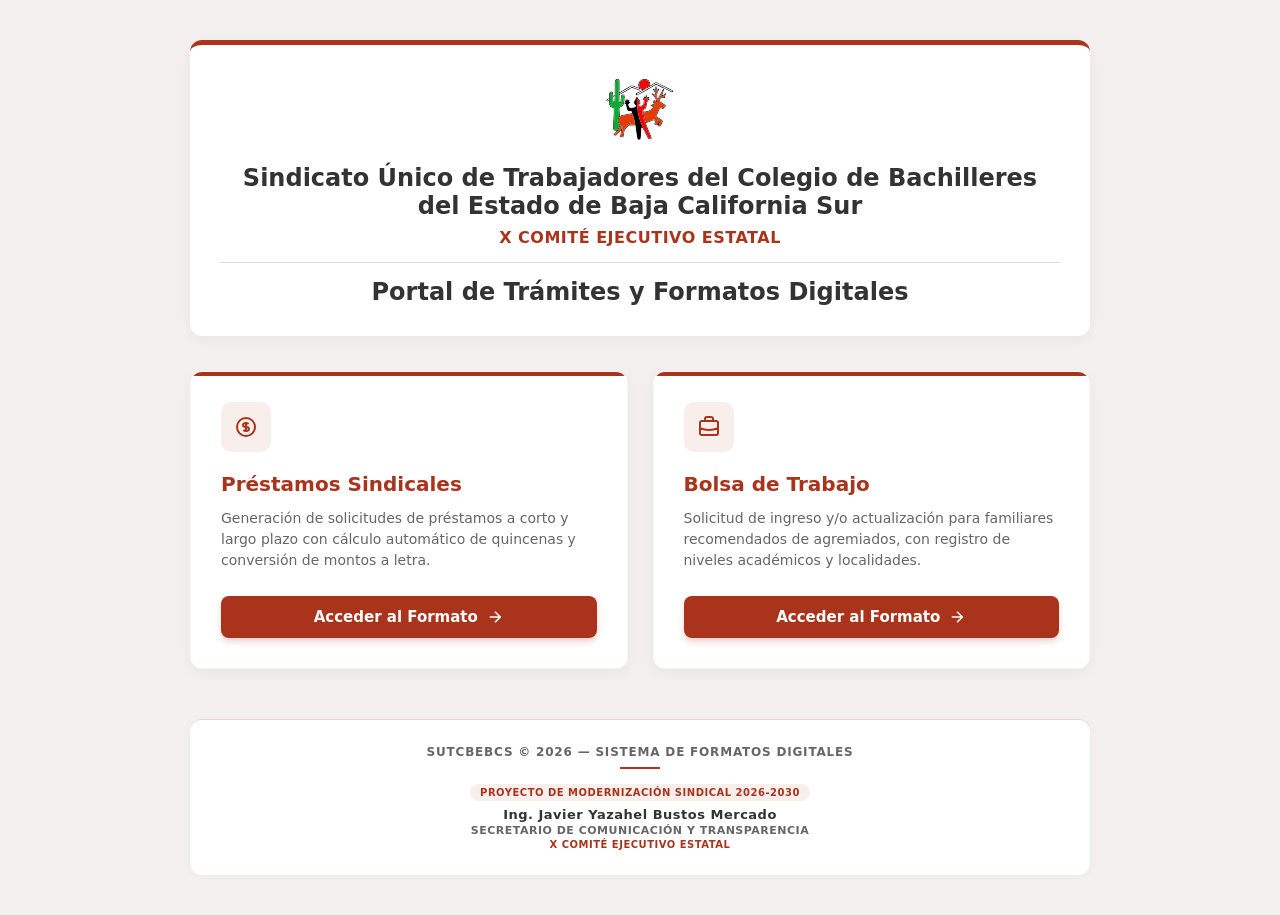
==== index.html @ fe814bf8 "Refactor index.html for improved layout and styling Updated the HTML structure and styles for the po" ====
<!DOCTYPE html>
<html lang="es">
<head>
    <meta charset="UTF-8">
    <meta name="viewport" content="width=device-width, initial-scale=1.0">
    <title>Portal de Trámites Sindicales - SUTCBEBCS</title>
<style>
        :root {
            --primary: #A9341B;
            --primary-dark: #822714;
            --primary-light: #c04f37;
            --bg-color: #f4f0ef;
            --surface: #ffffff;
            --text: #333333;
            --text-muted: #666666;
            --border: #dddddd;
        }

        * { box-sizing: border-box; }

        body {
            background-color: var(--bg-color);
            font-family: 'Segoe UI', system-ui, -apple-system, sans-serif;
            margin: 0;
            padding: 40px 20px;
            color: var(--text);
            display: flex;
            flex-direction: column;
            min-height: 100vh;
            justify-content: space-between;
            align-items: center;
        }

        .portal-container {
            width: 100%;
            max-width: 900px;
            margin: 0 auto;
        }

        /* Encabezado Institucional */
        .header-card {
            background: var(--surface);
            padding: 30px;
            border-radius: 12px;
            box-shadow: 0 4px 15px rgba(0,0,0,0.05);
            text-align: center;
            margin-bottom: 35px;
            position: relative;
            border-top: 5px solid var(--primary);
        }

        .logo-institucional {
            width: 70px;
            height: auto;
            margin-bottom: 15px;
        }

        .header-card h1 {
            font-size: 20px;
            margin: 0 0 8px 0;
            color: var(--text);
            font-weight: 700;
        }

        .header-card h2 {
            color: var(--primary);
            font-size: 15px;
            margin: 0 0 15px 0;
            font-weight: 600;
            text-transform: uppercase;
            letter-spacing: 0.5px;
        }

        .portal-title {
            font-size: 22px;
            font-weight: 700;
            color: var(--text);
            margin-top: 10px;
            padding-top: 15px;
            border-top: 1px solid var(--border);
        }

        /* Cuadrícula de Tarjetas de Acceso */
        .cards-grid {
            display: grid;
            grid-template-columns: repeat(auto-fit, minmax(320px, 1fr));
            gap: 25px;
        }

        .card {
            background: var(--surface);
            border-radius: 12px;
            padding: 30px;
            box-shadow: 0 4px 15px rgba(0,0,0,0.05);
            transition: transform 0.3s ease, box-shadow 0.3s ease;
            display: flex;
            flex-direction: column;
            justify-content: space-between;
            border: 1px solid rgba(0,0,0,0.03);
            position: relative;
            overflow: hidden;
        }

        .card::before {
            content: "";
            position: absolute;
            top: 0; left: 0; right: 0;
            height: 4px;
            background: var(--primary);
            transition: height 0.3s ease;
        }

        .card:hover {
            transform: translateY(-6px);
            box-shadow: 0 12px 25px rgba(169, 52, 27, 0.12);
        }

        .card:hover::before {
            height: 8px;
        }

        .card-content h3 {
            font-size: 20px;
            color: var(--primary);
            margin: 0 0 12px 0;
            display: flex;
            align-items: center;
            gap: 10px;
        }

        .card-content p {
            font-size: 14px;
            color: var(--text-muted);
            line-height: 1.5;
            margin: 0 0 25px 0;
        }

        .card-icon {
            background: rgba(169, 52, 27, 0.08);
            width: 50px;
            height: 50px;
            border-radius: 10px;
            display: flex;
            align-items: center;
            justify-content: center;
            color: var(--primary);
            margin-bottom: 20px;
        }

        .btn-card {
            display: inline-flex;
            align-items: center;
            justify-content: center;
            gap: 8px;
            text-decoration: none;
            background-color: var(--primary);
            color: white;
            padding: 12px 20px;
            border-radius: 8px;
            font-size: 15px;
            font-weight: 600;
            transition: background-color 0.2s, box-shadow 0.2s;
            width: 100%;
            box-shadow: 0 4px 6px rgba(169, 52, 27, 0.2);
        }

        .btn-card:hover {
            background-color: var(--primary-dark);
            box-shadow: 0 6px 12px rgba(139, 39, 20, 0.3);
        }

        /* Créditos Institucionales / Footer */
        footer {
            margin-top: 50px;
            width: 100%;
            max-width: 900px;
            text-align: center;
            padding: 25px 20px;
            border-top: 1px solid rgba(169, 52, 27, 0.2);
            background: var(--surface);
            border-radius: 12px;
            box-shadow: 0 2px 10px rgba(0,0,0,0.03);
        }

        .footer-org {
            font-size: 12px;
            font-weight: 700;
            color: var(--text-muted);
            text-transform: uppercase;
            letter-spacing: 0.8px;
            margin-bottom: 6px;
        }

        .footer-divider {
            width: 40px;
            height: 2px;
            background: var(--primary);
            margin: 8px auto 12px auto;
        }

        .footer-name {
            font-size: 14px;
            font-weight: bold;
            color: var(--primary);
            letter-spacing: 0.5px;
            margin-bottom: 3px;
        }

        .footer-role {
            font-size: 11px;
            color: var(--text-muted);
            font-weight: 600;
            text-transform: uppercase;
            letter-spacing: 0.5px;
        }

        @media(min-width: 768px) {
            .header-card h1 { font-size: 24px; }
            .header-card h2 { font-size: 16px; }
            .portal-title { font-size: 24px; }
        }

        .credits-container {
        margin-top: 8px;
    }
    .credits-badge {
        display: inline-block;
        font-size: 10px;
        font-weight: 700;
        text-transform: uppercase;
        color: var(--primary);
        background: rgba(169, 52, 27, 0.08);
        padding: 3px 10px;
        border-radius: 20px;
        margin-bottom: 6px;
        letter-spacing: 0.5px;
    }
    .footer-name {
        font-size: 13px;
        font-weight: 700;
        color: var(--text);
        margin-bottom: 2px;
    }
    .footer-role {
        font-size: 11px;
        color: var(--text-muted);
        font-weight: 600;
        text-transform: uppercase;
        letter-spacing: 0.5px;
    }
    .footer-committee {
        font-size: 10px;
        color: var(--primary);
        font-weight: 600;
        text-transform: uppercase;
        letter-spacing: 0.5px;
        margin-top: 2px;
    }
    </style>
</head>
<body>

    <div class="portal-container">
        <!-- Encabezado Institucional -->
        <div class="header-card">
            <img src="prestamo/logo.svg" class="logo-institucional" alt="Logo SUTCBEBCS">
            <h1>Sindicato Único de Trabajadores del Colegio de Bachilleres <BR>del Estado de Baja California Sur</h1>
            <h2>X Comité Ejecutivo Estatal</h2>
            <div class="portal-title">Portal de Trámites y Formatos Digitales</div>
        </div>

        <!-- Tarjetas de Acceso a los Módulos -->
        <div class="cards-grid">
            
            <!-- Tarjeta Préstamos -->
            <div class="card">
                <div class="card-content">
                    <div class="card-icon">
                        <svg width="24" height="24" fill="none" stroke="currentColor" stroke-width="2" viewBox="0 0 24 24"><path d="M12 8c-1.657 0-3 .895-3 2s1.343 2 3 2 3 .895 3 2-1.343 2-3 2m0-8c1.11 0 2.08.402 2.599 1M12 8V7m0 1v8m0 0v1m0-1c-1.11 0-2.08-.402-2.599-1M21 12a9 9 0 11-18 0 9 9 0 0118 0z"></path></svg>
                    </div>
                    <h3>Préstamos Sindicales</h3>
                    <p>Generación de solicitudes de préstamos a corto y largo plazo con cálculo automático de quincenas y conversión de montos a letra.</p>
                </div>
                <a href="prestamo/index.html" class="btn-card">
                    Acceder al Formato
                    <svg width="18" height="18" fill="none" stroke="currentColor" stroke-width="2" viewBox="0 0 24 24"><path d="M5 12h14M12 5l7 7-7 7"></path></svg>
                </a>
            </div>

            <!-- Tarjeta Bolsa de Trabajo -->
            <div class="card">
                <div class="card-content">
                    <div class="card-icon">
                        <svg width="24" height="24" fill="none" stroke="currentColor" stroke-width="2" viewBox="0 0 24 24"><path d="M21 13.255A23.931 23.931 0 0112 15c-3.183 0-6.22-.62-9-1.745M16 6V4a2 2 0 00-2-2h-4a2 2 0 00-2 2v2m4 6h.01M5 20h14a2 2 0 002-2V8a2 2 0 00-2-2H5a2 2 0 00-2 2v10a2 2 0 002 2z"></path></svg>
                    </div>
                    <h3>Bolsa de Trabajo</h3>
                    <p>Solicitud de ingreso y/o actualización para familiares recomendados de agremiados, con registro de niveles académicos y localidades.</p>
                </div>
                <a href="bolsatrabajo/index.html" class="btn-card">
                    Acceder al Formato
                    <svg width="18" height="18" fill="none" stroke="currentColor" stroke-width="2" viewBox="0 0 24 24"><path d="M5 12h14M12 5l7 7-7 7"></path></svg>
                </a>
            </div>

        </div>
    </div>

    <footer>
        <div class="footer-org">SUTCBEBCS © 2026 — Sistema de Formatos Digitales</div>
        <div class="footer-divider"></div>        
        <div class="credits-container">
            <span class="credits-badge">Proyecto de Modernización Sindical 2026-2030</span>
            <div class="footer-name">Ing. Javier Yazahel Bustos Mercado</div>
            <div class="footer-role">Secretario de Comunicación y Transparencia</div>
            <div class="footer-committee">X Comité Ejecutivo Estatal</div>
        </div>
    </footer>
</body>
</html>
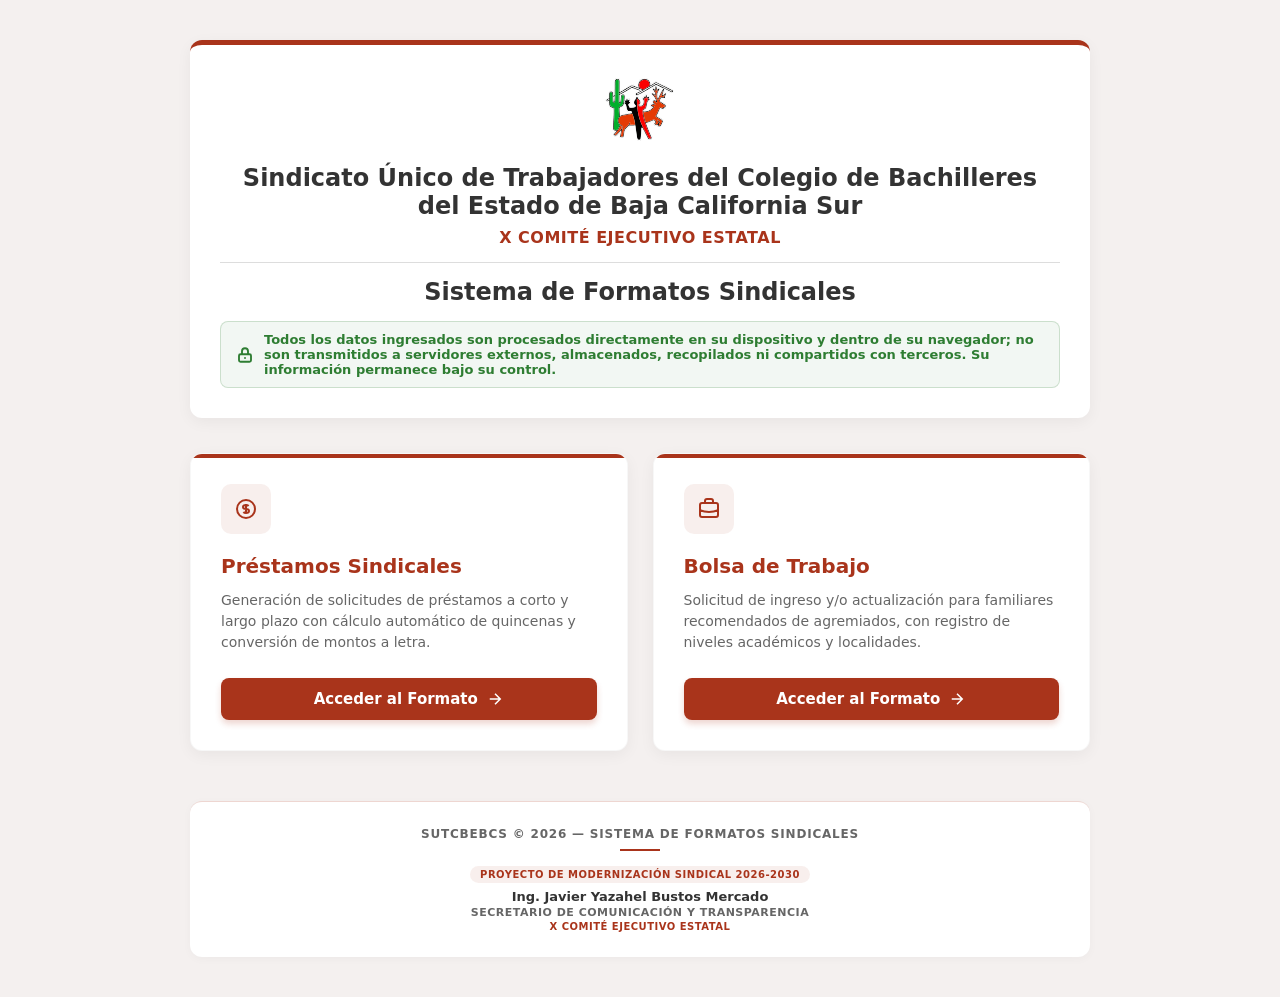
==== commit e866f577: "Add privacy disclaimer to index.html Added privacy disclaimer section to the header." ====
--- a/index.html
+++ b/index.html
@@ -80,6 +80,28 @@
             border-top: 1px solid var(--border);
         }
 
+        /* Estilo del Disclaimer de Privacidad */
+        .privacy-disclaimer {
+            display: flex;
+            align-items: center;
+            justify-content: center;
+            gap: 10px;
+            background: rgba(46, 125, 50, 0.06);
+            border: 1px solid rgba(46, 125, 50, 0.2);
+            color: #2e7d32;
+            padding: 10px 15px;
+            border-radius: 8px;
+            font-size: 13px;
+            font-weight: 600;
+            margin-top: 15px;
+            text-align: left;
+        }
+
+        .privacy-disclaimer svg {
+            flex-shrink: 0;
+            color: #2e7d32;
+        }
+
         /* Cuadrícula de Tarjetas de Acceso */
         .cards-grid {
             display: grid;
@@ -198,22 +220,6 @@
             margin: 8px auto 12px auto;
         }
 
-        .footer-name {
-            font-size: 14px;
-            font-weight: bold;
-            color: var(--primary);
-            letter-spacing: 0.5px;
-            margin-bottom: 3px;
-        }
-
-        .footer-role {
-            font-size: 11px;
-            color: var(--text-muted);
-            font-weight: 600;
-            text-transform: uppercase;
-            letter-spacing: 0.5px;
-        }
-
         @media(min-width: 768px) {
             .header-card h1 { font-size: 24px; }
             .header-card h2 { font-size: 16px; }
@@ -221,41 +227,41 @@
         }
 
         .credits-container {
-        margin-top: 8px;
-    }
-    .credits-badge {
-        display: inline-block;
-        font-size: 10px;
-        font-weight: 700;
-        text-transform: uppercase;
-        color: var(--primary);
-        background: rgba(169, 52, 27, 0.08);
-        padding: 3px 10px;
-        border-radius: 20px;
-        margin-bottom: 6px;
-        letter-spacing: 0.5px;
-    }
-    .footer-name {
-        font-size: 13px;
-        font-weight: 700;
-        color: var(--text);
-        margin-bottom: 2px;
-    }
-    .footer-role {
-        font-size: 11px;
-        color: var(--text-muted);
-        font-weight: 600;
-        text-transform: uppercase;
-        letter-spacing: 0.5px;
-    }
-    .footer-committee {
-        font-size: 10px;
-        color: var(--primary);
-        font-weight: 600;
-        text-transform: uppercase;
-        letter-spacing: 0.5px;
-        margin-top: 2px;
-    }
+            margin-top: 8px;
+        }
+        .credits-badge {
+            display: inline-block;
+            font-size: 10px;
+            font-weight: 700;
+            text-transform: uppercase;
+            color: var(--primary);
+            background: rgba(169, 52, 27, 0.08);
+            padding: 3px 10px;
+            border-radius: 20px;
+            margin-bottom: 6px;
+            letter-spacing: 0.5px;
+        }
+        .footer-name {
+            font-size: 13px;
+            font-weight: 700;
+            color: var(--text);
+            margin-bottom: 2px;
+        }
+        .footer-role {
+            font-size: 11px;
+            color: var(--text-muted);
+            font-weight: 600;
+            text-transform: uppercase;
+            letter-spacing: 0.5px;
+        }
+        .footer-committee {
+            font-size: 10px;
+            color: var(--primary);
+            font-weight: 600;
+            text-transform: uppercase;
+            letter-spacing: 0.5px;
+            margin-top: 2px;
+        }
     </style>
 </head>
 <body>
@@ -264,9 +270,17 @@
         <!-- Encabezado Institucional -->
         <div class="header-card">
             <img src="prestamo/logo.svg" class="logo-institucional" alt="Logo SUTCBEBCS">
-            <h1>Sindicato Único de Trabajadores del Colegio de Bachilleres <BR>del Estado de Baja California Sur</h1>
+            <h1>Sindicato Único de Trabajadores del Colegio de Bachilleres <br>del Estado de Baja California Sur</h1>
             <h2>X Comité Ejecutivo Estatal</h2>
-            <div class="portal-title">Portal de Trámites y Formatos Digitales</div>
+            <div class="portal-title">Sistema de Formatos Sindicales</div>
+            
+            <!-- Aviso de Privacidad / Seguridad Local -->
+            <div class="privacy-disclaimer">
+                <svg width="18" height="18" fill="none" stroke="currentColor" stroke-width="2.5" viewBox="0 0 24 24"><path d="M12 15v2m-6 4h12a2 2 0 002-2v-6a2 2 0 00-2-2H6a2 2 0 00-2 2v6a2 2 0 002 2zm10-10V7a4 4 0 00-8 0v4h8z"></path></svg>
+                <span>Todos los datos ingresados son procesados 
+                    <strong>directamente en su dispositivo y dentro de su navegador</strong>; no son transmitidos a servidores externos, almacenados, recopilados ni compartidos con terceros. 
+                    <strong>Su información permanece bajo su control.</strong></span>
+            </div>
         </div>
 
         <!-- Tarjetas de Acceso a los Módulos -->
@@ -306,7 +320,7 @@
     </div>
 
     <footer>
-        <div class="footer-org">SUTCBEBCS © 2026 — Sistema de Formatos Digitales</div>
+        <div class="footer-org">SUTCBEBCS © 2026 — Sistema de Formatos Sindicales</div>
         <div class="footer-divider"></div>        
         <div class="credits-container">
             <span class="credits-badge">Proyecto de Modernización Sindical 2026-2030</span>
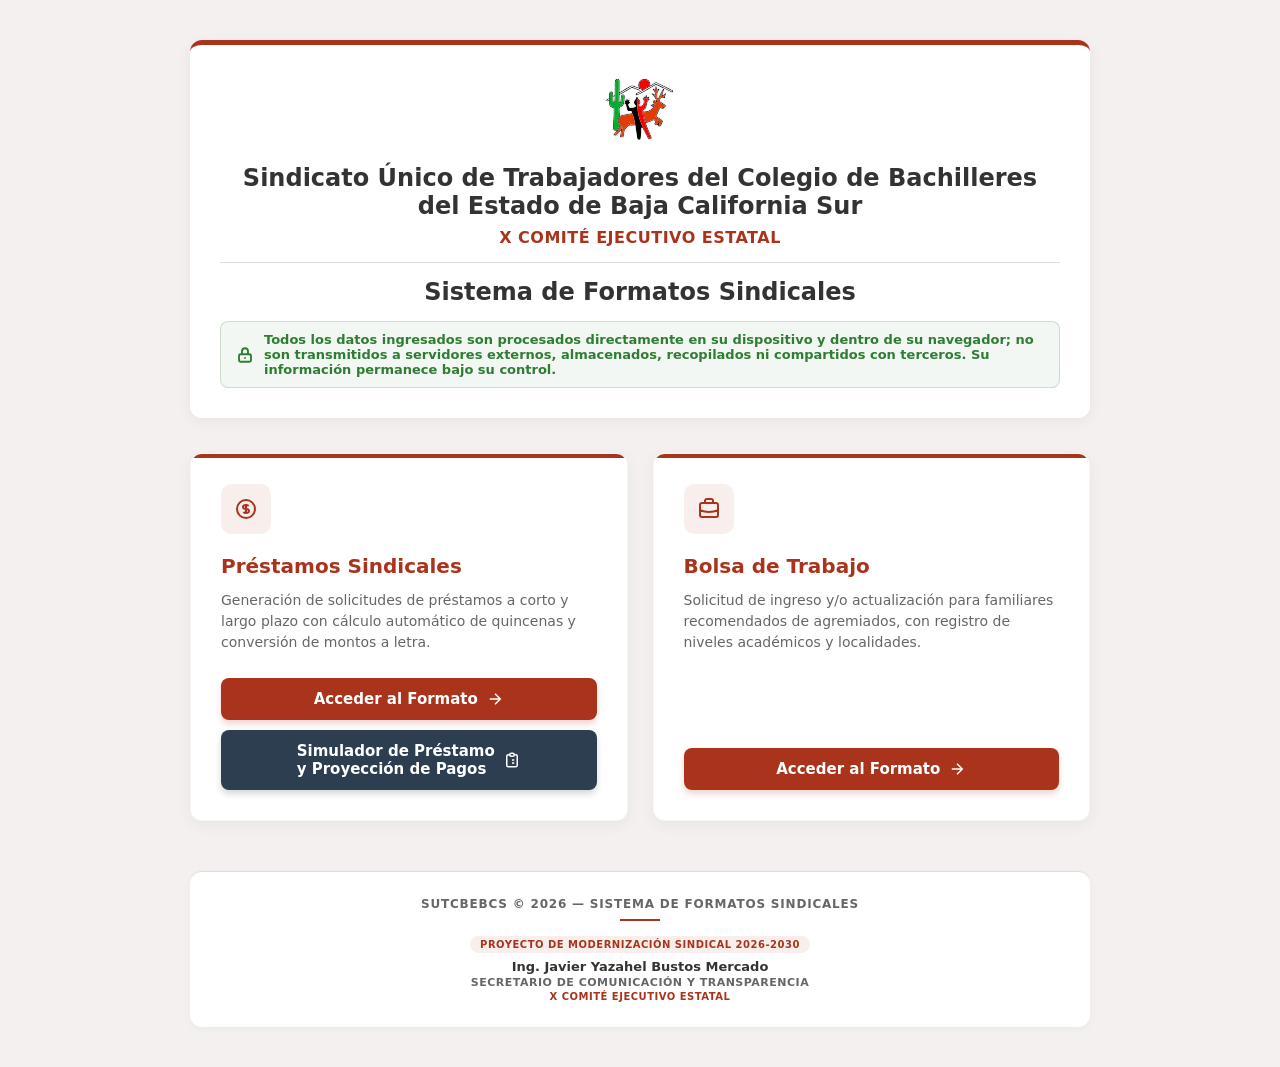
==== commit 95584e08: "Creación de herramienta para proyectar prestamos" ====
--- a/index.html
+++ b/index.html
@@ -286,7 +286,7 @@
         <!-- Tarjetas de Acceso a los Módulos -->
         <div class="cards-grid">
             
-            <!-- Tarjeta Préstamos -->
+           <!-- Tarjeta Préstamos -->
             <div class="card">
                 <div class="card-content">
                     <div class="card-icon">
@@ -295,10 +295,16 @@
                     <h3>Préstamos Sindicales</h3>
                     <p>Generación de solicitudes de préstamos a corto y largo plazo con cálculo automático de quincenas y conversión de montos a letra.</p>
                 </div>
-                <a href="prestamo/index.html" class="btn-card">
-                    Acceder al Formato
-                    <svg width="18" height="18" fill="none" stroke="currentColor" stroke-width="2" viewBox="0 0 24 24"><path d="M5 12h14M12 5l7 7-7 7"></path></svg>
-                </a>
+                <div style="display: flex; flex-direction: column; gap: 10px;">
+                    <a href="prestamo/index.html" class="btn-card">
+                        Acceder al Formato
+                        <svg width="18" height="18" fill="none" stroke="currentColor" stroke-width="2" viewBox="0 0 24 24"><path d="M5 12h14M12 5l7 7-7 7"></path></svg>
+                    </a>
+                    <a href="prestamo/calculadora.html" class="btn-card" style="background-color: #2c3e50; box-shadow: 0 4px 6px rgba(44, 62, 80, 0.2);">
+                        Simulador de Préstamo <br> y Proyección de Pagos
+                        <svg width="18" height="18" fill="none" stroke="currentColor" stroke-width="2" viewBox="0 0 24 24"><path d="M9 5H7a2 2 0 00-2 2v12a2 2 0 002 2h10a2 2 0 002-2V7a2 2 0 00-2-2h-2M9 5a2 2 0 002 2h2a2 2 0 002-2M9 5a2 2 0 012-2h2a2 2 0 012 2m-3 7h3m-3 4h3m-6-4h.01M9 16h.01"></path></svg>
+                    </a>
+                </div>
             </div>
 
             <!-- Tarjeta Bolsa de Trabajo -->
@@ -330,4 +336,4 @@
         </div>
     </footer>
 </body>
-</html>
+</html>
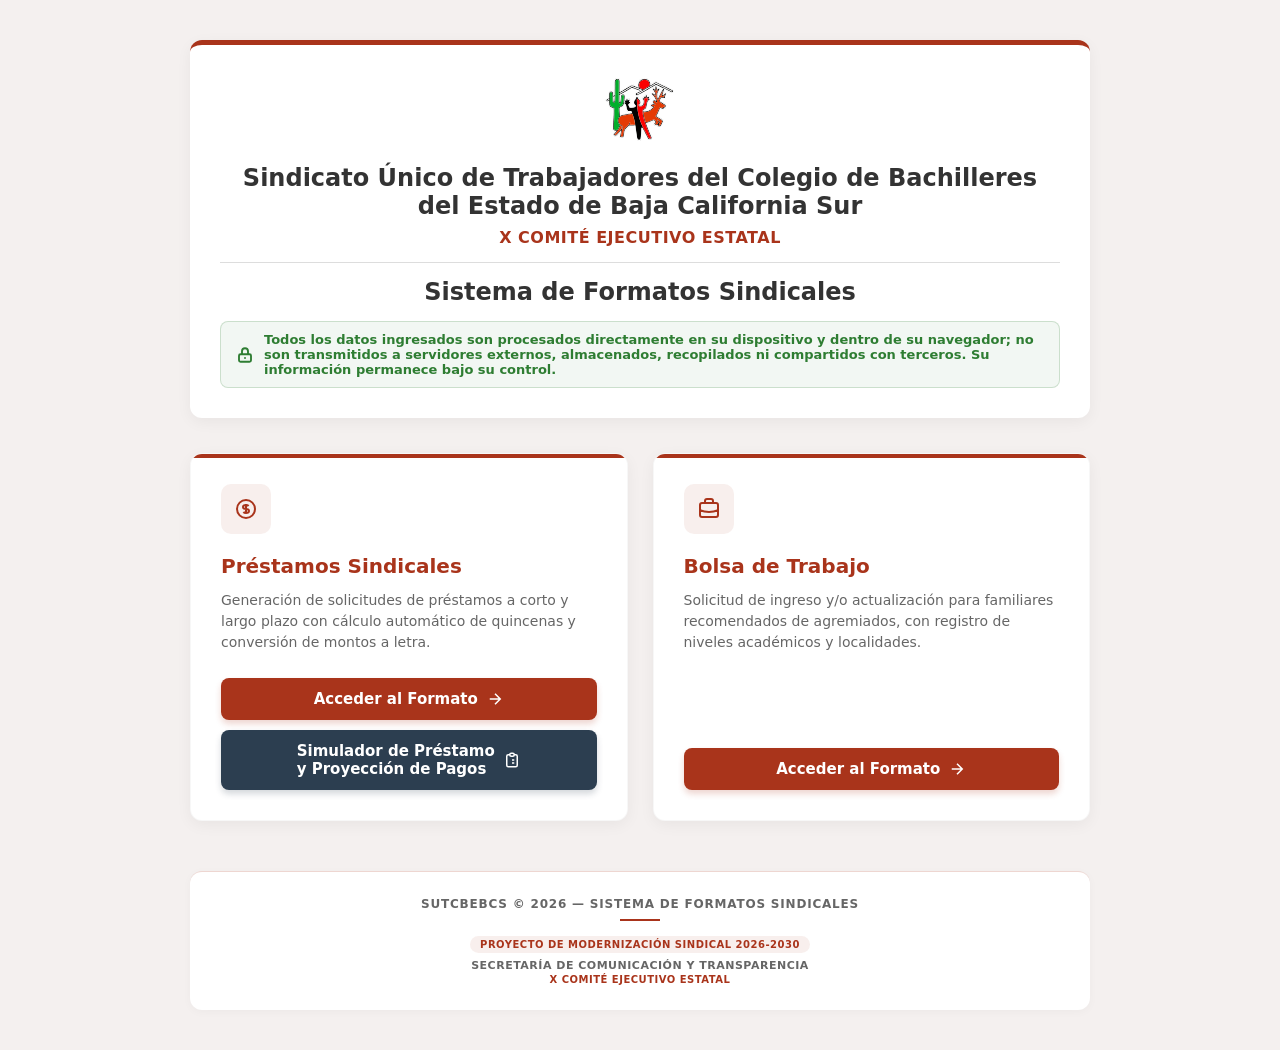
==== commit d1fba9f1: "Fix HTML encoding issues in index.html" ====
--- a/index.html
+++ b/index.html
@@ -330,10 +330,9 @@
         <div class="footer-divider"></div>        
         <div class="credits-container">
             <span class="credits-badge">Proyecto de Modernización Sindical 2026-2030</span>
-            <div class="footer-name">Ing. Javier Yazahel Bustos Mercado</div>
-            <div class="footer-role">Secretario de Comunicación y Transparencia</div>
+            <div class="footer-role">Secretaría de Comunicación y Transparencia</div>
             <div class="footer-committee">X Comité Ejecutivo Estatal</div>
         </div>
     </footer>
 </body>
-</html>+</html>
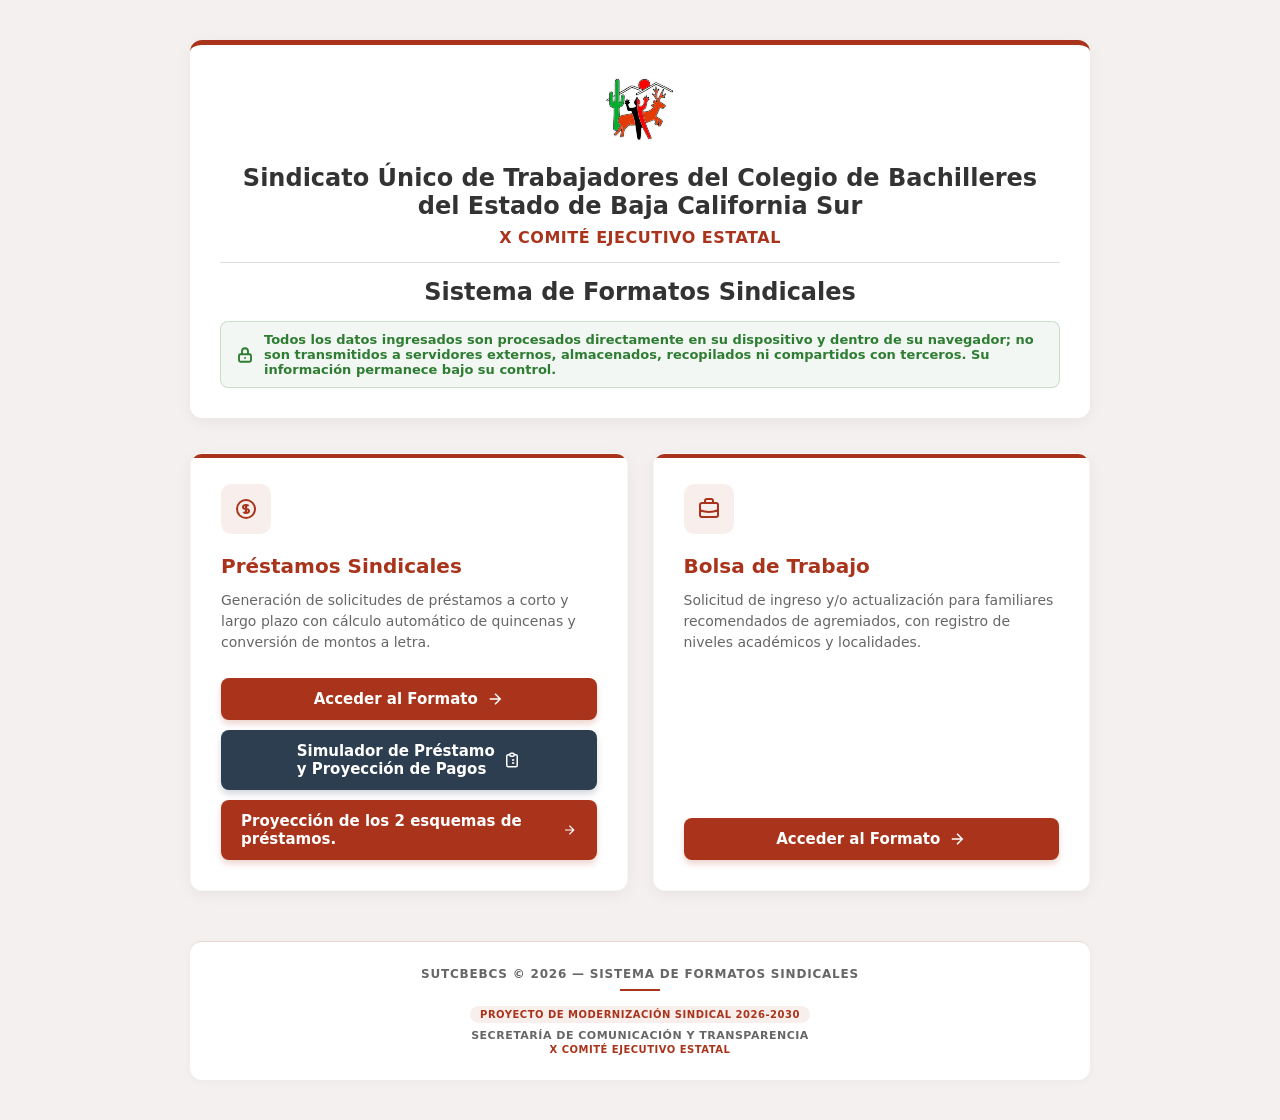
==== commit 8179ce9e: "Refactor HTML structure and styles" ====
--- a/index.html
+++ b/index.html
@@ -304,6 +304,10 @@
                         Simulador de Préstamo <br> y Proyección de Pagos
                         <svg width="18" height="18" fill="none" stroke="currentColor" stroke-width="2" viewBox="0 0 24 24"><path d="M9 5H7a2 2 0 00-2 2v12a2 2 0 002 2h10a2 2 0 002-2V7a2 2 0 00-2-2h-2M9 5a2 2 0 002 2h2a2 2 0 002-2M9 5a2 2 0 012-2h2a2 2 0 012 2m-3 7h3m-3 4h3m-6-4h.01M9 16h.01"></path></svg>
                     </a>
+                    <a href="prestamo/propuesta_prestamos.html" class="btn-card">
+                        Proyección de los 2 esquemas de préstamos.
+                        <svg width="18" height="18" fill="none" stroke="currentColor" stroke-width="2" viewBox="0 0 24 24"><path d="M5 12h14M12 5l7 7-7 7"></path></svg>
+                    </a>
                 </div>
             </div>
 
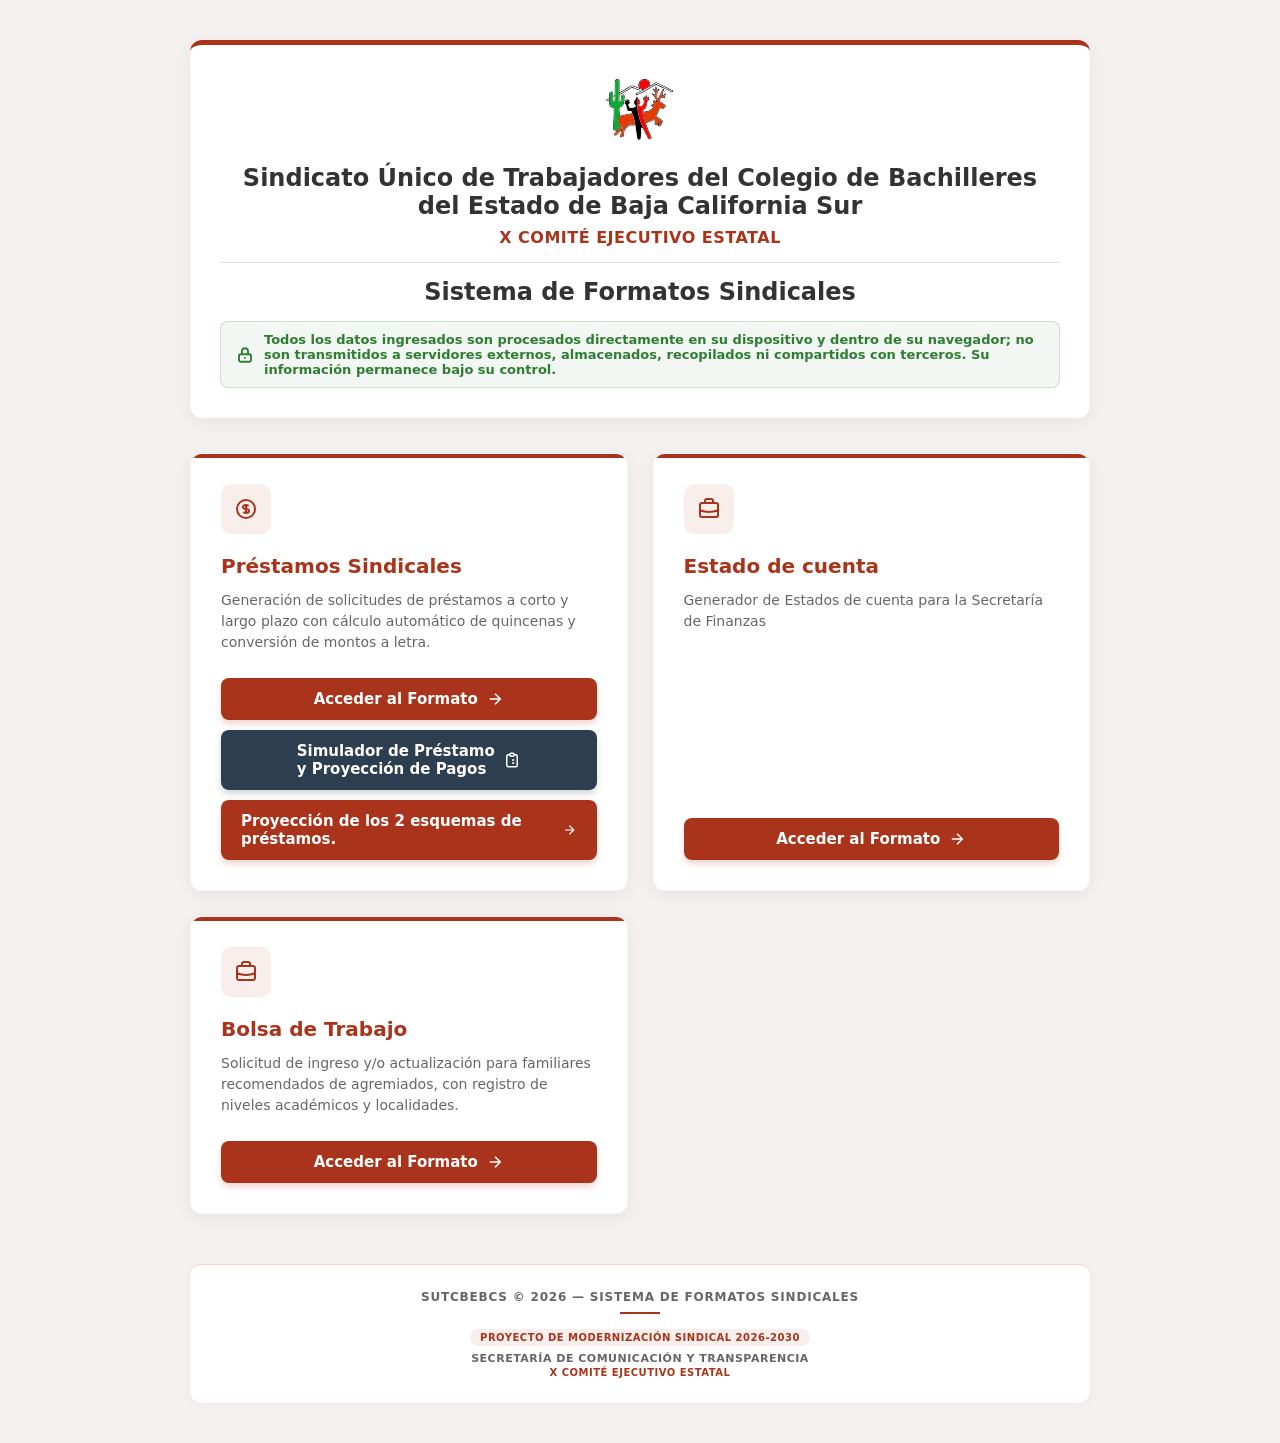
==== commit 330a8593: "Refactor index.html to improve structure and style" ====
--- a/index.html
+++ b/index.html
@@ -311,6 +311,21 @@
                 </div>
             </div>
 
+            <!-- Estado de Cuenta -->
+            <div class="card">
+                <div class="card-content">
+                    <div class="card-icon">
+                        <svg width="24" height="24" fill="none" stroke="currentColor" stroke-width="2" viewBox="0 0 24 24"><path d="M21 13.255A23.931 23.931 0 0112 15c-3.183 0-6.22-.62-9-1.745M16 6V4a2 2 0 00-2-2h-4a2 2 0 00-2 2v2m4 6h.01M5 20h14a2 2 0 002-2V8a2 2 0 00-2-2H5a2 2 0 00-2 2v10a2 2 0 002 2z"></path></svg>
+                    </div>
+                    <h3>Estado de cuenta</h3>
+                    <p>Generador de Estados de cuenta para la Secretaría de Finanzas</p>
+                </div>
+                <a href="bolsatrabajo/estado_cuenta_sutcbebcs.html" class="btn-card">
+                    Acceder al Formato
+                    <svg width="18" height="18" fill="none" stroke="currentColor" stroke-width="2" viewBox="0 0 24 24"><path d="M5 12h14M12 5l7 7-7 7"></path></svg>
+                </a>
+            </div>
+
             <!-- Tarjeta Bolsa de Trabajo -->
             <div class="card">
                 <div class="card-content">
